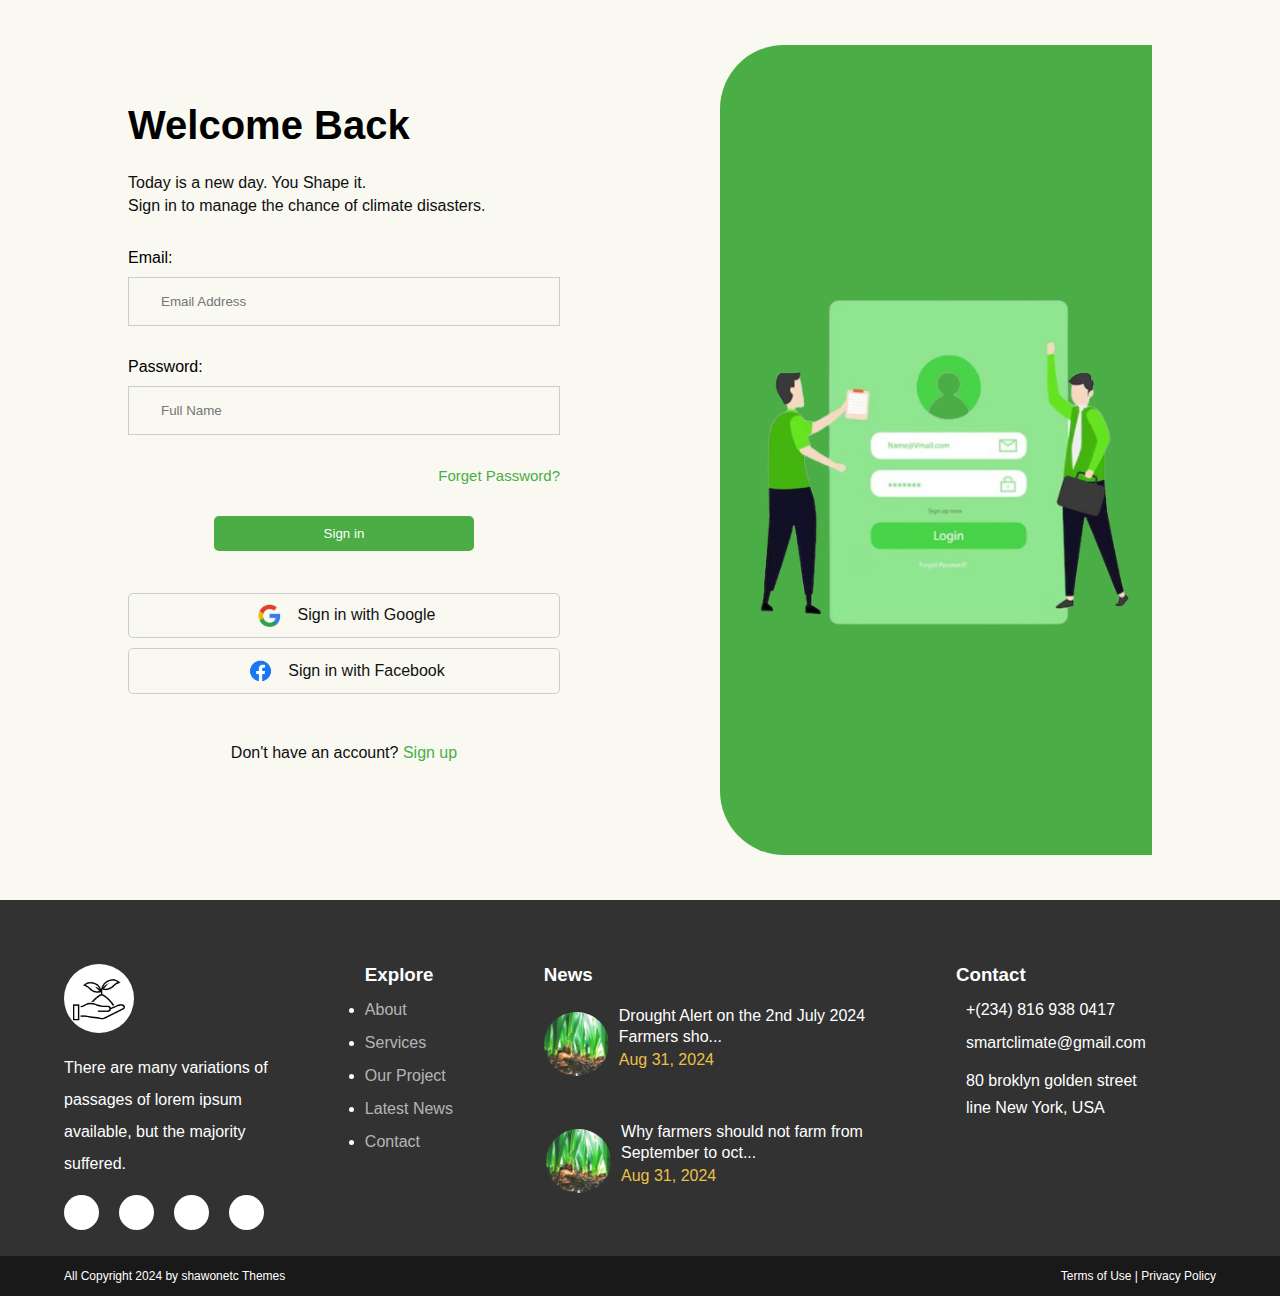
==== sign-in.html @ b20e149a "Add files via upload" ====
<!DOCTYPE html>
<html lang="en">

<head>
    <meta charset="UTF-8">
    <meta name="viewport" content="width=device-width, initial-scale=1.0">
    <title>Smart Climate - Sign-in Page</title>
    <link rel="icon" type="image/png" href="images/fav-icon.png">
    <link rel="stylesheet" href="style.css">
    <link rel="stylesheet" href="media-query.css">
    <link rel="stylesheet" href="https://cdnjs.cloudflare.com/ajax/libs/font-awesome/6.6.0/css/all.min.css"
        integrity="sha512-Kc323vGBEqzTmouAECnVceyQqyqdsSiqLQISBL29aUW4U/M7pSPA/gEUZQqv1cwx4OnYxTxve5UMg5GT6L4JJg=="
        crossorigin="anonymous" referrerpolicy="no-referrer" />
</head>

<body>
    <div class="container signup-container" id="signin-container">
        <section class="signup">
            <h1 id="welcome-back">Welcome Back</h1>
            <p>Today is a new day. You Shape it. <br>
                Sign in to manage the chance of climate disasters.
            </p>
            <form action="">
                <label for="email">Email:</label>
                <div>
                    <i class="fa-regular fa-envelope"></i>
                    <input type="email" name="" id="" placeholder="Email Address" required>
                </div>
                <label for="password">Password:</label>
                <div>
                    <i class="fa-regular fa-user"></i>
                    <input type="text" placeholder="Full Name" required>
                </div>
                <a href="" class="forget-password">Forget Password?</a>
                <input type="submit" value="Sign in" class="main-btn">
            </form>
            <aside class="other-signin">
                <div>
                    <img src="images/DashBoard/google-logo-signup.png" alt="">
                    <a href="">Sign in with Google</a>
                </div>
                <div>
                    <img src="images/DashBoard/facebook-png.png" alt="">
                    <a href="">Sign in with Facebook</a>
                </div>
            </aside>
            <p class="create-acc">Don't have an account?<a href="sign-up.html" class="green"> Sign up</a></p>
        </section>
        <section class="img-cont">
            <img src="images/DashBoard/login.png" alt="">
        </section>
    </div>
    <footer>
        <div>
            <img src="images/fav-icon.png" alt="">
            <p class="remove-550">There are many variations of <br> passages of lorem ipsum <br> available, but the
                majority <br> suffered.</p>
            </p>
            <div class="socials">
                <div>
                    <a href=""><i class="fa-brands fa-twitter"></i></a>
                </div>
                <div>
                    <a href=""><i class="fa-brands fa-facebook"></i></a>
                </div>
                <div>
                    <a href=""><i class="fa-brands fa-pinterest-p"></i></a>
                </div>
                <div>
                    <a href=""><i class="fa-brands fa-instagram"></i></a>
                </div>
            </div>
        </div>
        <div class="remove-770">
            <h3 id="heading-3">Explore</h3>
            <ul>
                <li><a href="about.html">About</a></li>
                <li><a href="service.html">Services</a></li>
                <li><a href="projects.html">Our Project</a></li>
                <li><a href="news.html">Latest News</a></li>
                <li><a href="contact.html">Contact</a></li>
            </ul>
        </div>
        <div class="remove">
            <h3 id="heading-3">News</h3>
            <div class="news">
                <div class="new">
                    <img src="images/Rectangle 23.png" alt="">
                    <div>
                        <p>Drought Alert on the 2nd July 2024 <br>
                            Farmers sho... </p>
                        <p class="color-yellow" id="date">Aug 31, 2024</p>
                    </div>
                </div>
                <div class="new">
                    <img src="images/Rectangle 23.png" alt="">
                    <div>
                        <p class="remove">Why farmers should not farm from <br>
                            September to oct...</p>
                        <p class="color-yellow" id=" date">Aug 31, 2024</p>
                    </div>
                </div>
            </div>
        </div>
        <div class="contact-det">
            <h3 id="heading-3">Contact</h3>
            <ul class="contacts">
                <li>
                    <i class="fa-solid fa-phone"></i>
                    <p>+(234) 816 938 0417</p>
                </li>
                <li>
                    <i class="fa-solid fa-envelope"></i>
                    <p>smartclimate@gmail.com</p>
                </li>
                <li>
                    <i class="fa-solid fa-location-dot"></i>
                    <p>80 broklyn golden street line New York, USA</p>
                </li>
            </ul>
        </div>
    </footer>
    <div class="last-footer">
        <p><i class="fa-regular fa-copyright"></i> All Copyright 2024 by shawonetc Themes</p>
        <p>Terms of Use | Privacy Policy</p>
    </div>

    <script src="script.js"></script>
</body>

</html>
---- style.css ----
:root{
    --color-green:#4BAD46;
    --color-yellow:#E9C14A;
    --background-color: #F9F9F1;
    --color-black:#121212;
    --footer-color:#323232;
    --dark-brown:#1a1919;
    --text-color:#0f0f0f;
}
p{
    color: var(--text-color);
}
*{
    margin: 0;
    padding: 0;
    box-sizing: border-box;
    font-family: Arial, Helvetica, sans-serif;
}

body{
    background-color: var(--background-color);
}

/* DEFAULT CSS */
img{
    cursor: pointer;
}

a{
    text-decoration: none;
    color: var(--color-black);
    font-size: 16px;
}

.container{
    padding: 2% 6%;
}
.main-btn{
    padding: 10px 1rem;
    color: white;
    background-color: var(--color-green);
    border-radius: 5px;
}

.color-yellow{
    color: var(--color-yellow);
}
.no-display{
  display: flex;
}
/* MAIN CSS START */
header{
    display: flex;
    height: 100%;
    align-items: center;
    justify-content: space-between;
}

#header{
    padding: 1% 6%;
}
header .header-left img{
    width: 14rem;
}

header .header-middle{
    display: flex;
    align-items: center;
    justify-content: space-between;
}

header .header-middle a{
    margin: 0 2rem;
    padding-bottom: 2px ;
}

header .header-middle a::after{
    content: "";
    width: 0%;
    background-color: var(--color-green);
    height: 2.5px;
    display: block;
    margin: auto;
    margin-top: 2px;
    border-radius: 10px;
}

header .header-middle a:hover::after{
    width: 100%;
    transition: 0.5s;
}

/*  */
.header{
    background: url(images/Banner.png);
    background-size: cover;
    background-position: center;
    background-repeat: no-repeat;
    height: 70vh;
    display: flex;
    flex-direction: column;
    justify-content: center;
    align-items: start;
    color: white;
}
.scroll{
    background-color: var(--color-green);
    margin-bottom: 3rem;
    padding: 0rem;
    overflow: hidden;
}
.scroll p{
    color: white;
    font-size: 2.5rem;
    white-space: nowrap;
    animation: anim 100s linear infinite;
    font-family: "Manrope", sans-serif;
    display: flex;
    align-items: center;
    -webkit-text-stroke: 0.5px #fff;
    color: transparent;

}

@keyframes anim {
    0%{transform: translateX(0);}
    100%{transform: translateX(-250%);}
}

.scroll span{
    margin: 0px 20px;
}
.scroll span img{
    width: 30px;

}

/* VIDEO START*/
.video{
    display: flex;
    align-items: center;
    justify-content: center;
    text-align: center;
    position: relative;
    height: 50vh;
    overflow: hidden;
    margin-bottom: 4rem;
    border-radius: 10px;
    background: linear-gradient(black, black);
}
.video h1{
    font-size: 4rem;
    color: white;
    position: absolute;
}

.back-video {
    /* position: absolute; */
    width: 100%;

}
/* VIDEO END */
.header p{
    color: white;
}
.header h1{
    font-size: 5rem;
    line-height: 5.5rem;
    font-family: "Covered By Your Grace", cursive;
    font-weight: 500;
}
.header h1 span{
    font-family: "Covered By Your Grace", cursive;

}
.header p:nth-child(1){
    text-transform: uppercase;
}
.header p {
    width: 60%;
    margin-bottom: 1.5rem;
    margin-top: 1rem;
    line-height: 1.5rem;
}
/* .header::after{
    width: 100;
} */

.signup-cta{
    margin-left: 15px;
    display: none;
}
/* SIDEBAR */
.side-bar{
    display: none;
  }


  .fa-bars{
    font-size: 1.45rem;
    display: none;
    visibility: hidden;
    position: absolute;
    color: var(--color-green);
  }

  
/* MAIN START */
main .about-us{
    display: flex;
    gap: 10rem;
    align-items: center;
    justify-content: space-between;
    margin-bottom: 6rem;
}

main .about-us img{
    width: 600px;
    height: 450px;
    border-radius: 5px;
    object-fit: cover;
}

main .about-us div:nth-child(1){
    flex-basis: 50%;
}

main .about-us div h2{
    margin-bottom: 1rem;
    text-align: start;
    font-size: 2rem;
}

main .about-us div a{
    margin-top: 1.5rem;
    display: inline-block;
}

main .climate-advisor h2{
    text-align: center;
    line-height: 2.5rem;
    font-size: 2rem;
    margin-bottom: 2rem;

}

main .img-grid{
    display: flex;
    align-items: center;
    justify-content: space-between;
}
main .img-grid div{
    display: flex;
    flex-direction: column;
    position: relative;
    gap: 2rem;
}

main .img-grid div img{
    width: 300px;
    height: 300px;
    border-radius: 5px;
    margin-bottom: 14rem;
    object-fit: cover;
}

main .middle{
    border-radius: 5px;
    position: absolute;
    display: block;
    max-width: 200px;
    max-height: 150px;
    inset: 0px;
    margin: auto;
    margin-top: 14rem;
}

.prediction{
    display: flex;
    gap: 6rem;
}

.prediction div{
    display: flex;
    align-items: center;
    background-color: white;
    border-radius: 10px;
    padding: 1rem 0;
    box-shadow: 0px 5px 10px 0px rgba(0, 0, 0, 0.2);
    margin-top: 2rem;
    flex-basis: 50%;
}
.prediction div i{
    display: block;
    padding-left: 20px;
    margin-right: 10px;
    color: var(--color-green);
    font-size: 1.5rem;
}
.loadbar1{
    margin-bottom: 1.5rem;
}

.loadbar1 span{
    display: flex;
    width: 100%;
    justify-content: space-between;
    padding-right:1rem;
    margin-top: 1.5rem;
    margin-bottom: 10px ;
}

.loadbar1 .full{
    width: 100%;
    height: 10px;
    background-color: var(--color-black);
    border-radius: 10px;
}
.loadbar1 .percentage{
    width: 90%;
    height: 10px;
    background-color: var(--color-green);
    border-radius: 10px; 
}
.loadbar1 .eighty{
    width: 80%;
}
#img-circle{
    width: 450px;
    height: 450px;
    border-radius: 50%;
    object-fit: fill;
}

/* Explore Project */
.explore-project h2{
    text-align: center;
    font-size: 2rem;
}
.explore-project div{
    display: flex;
    gap: 2rem;
    justify-content: space-between;
    margin-top: 1.5rem;
}
.explore-project img{
    border-radius: 10px;
    width: 30%;
    object-fit: cover;
    margin-bottom: 5rem;
}

/* TESTIMONIAL */
.testimonials h2{
    text-align: center;
    font-size: 2rem;
    margin-bottom: 3rem;
}

.testimonials .testimonial{
    display: flex;
    gap: 2rem;
    margin-bottom: 2rem;
}

.testimonials .testimonial .content{
    display: flex;
    flex-direction: column;
    justify-content: space-between;
    border: 2px solid #ccc;
    border-radius: 5px;
    position: relative;
    padding: 20px;
    padding-top: 40px;
    height: 300px;
    flex-basis: 40%;
}

.testimonials .testimonial .content::before{
content: '\201c';
text-align: center;
top: -25px;
left: 30px;
position: absolute;
color: white;
font-size: 3.5rem;
background-color: var(--color-green);
width: 45px;
height: 45px;
border-radius: 50%;
}
.testimonials .testimonial .content .fa{
    color: var(--color-yellow);
}

.fa-regular{
    color: #303030;
}
.testimonial p{
    margin-top: 10px;
    line-height: 1.5rem;
}

.line{
    width: 100%;
    height: 0.5px;
    background-color: #ccc;
    border: 0;
    margin-bottom: 15px;
}
.testimonial .profile{
    display: flex;
    align-items: center;
}
.testimonial .profile img{
    width: 40px;
    border-radius: 50%;
    object-fit: cover;
    margin-right: 10px;
}
.testimonial .profile h3{
    font-size: 1rem;
}

.testimonial .profile p{
    margin: 0;
    color: #303030;
    font-size: 0.8rem;
}
/* MAIN END */

/* FOOTER START */
footer{
    background-color: #323232;
    padding:5% 0% 2% 5%;
    color: white;
    display: flex;
    gap: 5rem;
    justify-content: space-between;
}

footer p{
    color: white;
}
footer div:nth-child(1) p{
    margin-top: 15px;
    line-height: 2rem;
}

footer div:nth-child(1) h1{
    font-size: 2rem;

}

.socials{
    display: flex;
    margin-top: 15px;
}
.socials div{
    display: flex;
    justify-content: center;
    align-items: center;
    width: 35px;
    height: 35px;
    border-radius: 50%;
    background-color: white;
    margin: 0px 10px;

}
.socials div:nth-child(1){
    width: 35px;
}
.socials i{
    color: #1a1919;
}

.socials div:nth-child(1) {
    margin-left: 0;
    }

footer img{
    width: 70px;
    border-radius: 50%;
}
/* footer div #heading-3{
    line-height: 2rem;
    border-bottom: 2px solid var(--color-green);
} */


ul li{
    margin: 15px 0;
}

ul li a{
    color: rgba(255, 255, 255, 0.651);
}



.news div{
    display: flex;
    align-items: center;
    justify-content: center;
    margin-bottom:20px;
    margin-top: 10px;

}

.news div div{
    display: flex;
    flex-direction: column;
    justify-content: start;
    align-items: start;
}
.news .new div p{
    margin: 0;
    padding: 0;
    line-height: 1.3rem;
    margin-bottom: 2px;
}


.news div img{
    width: 65px;
    margin-right: 10px;
}
.contacts{
    list-style: none;
}
iframe{
    width: 100%;
    height: 100%;
}
.contacts li{
    display: flex;
    align-items: center;
}
.contacts p{
    margin-left: 10px;
    width: 60%;
}
.contacts li:nth-child(3){
    line-height: 1.7rem;

}

.last-footer{
    background-color: var(--dark-brown);
    color: white;
    padding: 1% 5%;
    display: flex;
    justify-content: space-between;
    font-size: 12px;
}
.last-footer i{
    color: white;
}
.last-footer p{
    color: white;
}

/* FOOTER END */



/* ABOUT US START */
.about{
    background: url(images/banner-2.png);
    background-position: center;
    background-size: cover;
    height: 30vh;
    display: flex;
    align-items: center;
    justify-content: center;
    margin-bottom: 3rem;
}
.about h1{
text-align: center;
font-size: 4rem;
color: white;
}
main #client{
    margin-bottom:5rem;
}

#header2{
    font-size: 2.5rem;
}

#about-us-testimonial ul li{
    font-size: 1.2rem;
    margin-left: 2rem;
}
.what-we-offer{
    height: 400px;
    border-radius: 10px;
}
/* ABOUT US END */



/* OUR SERVICE START */

.predictions{
    display: flex;
    justify-content: space-between;
    align-items: center;
    gap: 2rem;
}

.predictions img{
    width: 360px;
    height: 300px;
    border-radius: 5px;
    margin-bottom: 5rem;
    object-fit: cover;
}
.predictions div h2{
    font-size: 1.5rem;
    padding-bottom: 1rem;
    text-align: center;
    width: 100%;
    background-color: white;
    font-weight: 500;
    padding-top: 1rem;
}

.numbers{
    display: flex;
    justify-content: space-between;
    align-items: center;
    margin-bottom: 5rem;
    text-align: center;
}
.numbers h1{
    font-size: 2.5rem;
    margin-bottom: 0.4rem;
}
/* OUR SERVICE END */


/* OUR PROJECT START */
.our-projects{
    display: grid;
    grid-template-columns: 1fr 1fr 1fr 1fr;
    gap: 2rem;
    margin-bottom: 4rem;
}
.our-projects .project{
    background: linear-gradient(rgba(65, 64, 64, 0.027), rgba(32, 32, 32, 0.699)), url(images//e1.png);
    background-position: cover;
    background-size: cover;
    height: 22rem;
    border-radius: 10px;
    display: flex;
    align-items: end;
    padding: 20px;
}
.our-projects .project:nth-child(2){
    background: linear-gradient(rgba(65, 64, 64, 0.027), rgba(32, 32, 32, 0.699)), url(images/18.jpg);
}
.our-projects .project:nth-child(3){
    background: linear-gradient(rgba(65, 64, 64, 0.027), rgba(32, 32, 32, 0.699)), url(images/c.jpg);
}
.our-projects .project:nth-child(4){
    background: linear-gradient(rgba(65, 64, 64, 0.027), rgba(32, 32, 32, 0.699)), url(images/V1\(i\).jpg);
}
.our-projects .project:nth-child(5){
    background: linear-gradient(rgba(65, 64, 64, 0.027), rgba(32, 32, 32, 0.699)), url(images/green-plant.jpg);
}
.our-projects .project:nth-child(6){
    background: linear-gradient(rgba(65, 64, 64, 0.027), rgba(32, 32, 32, 0.699)), url(images/prediction.png);
}
.our-projects .project:nth-child(7){
    background: linear-gradient(rgba(65, 64, 64, 0.027), rgba(32, 32, 32, 0.699)), url(images/c.jpg);
    background-repeat: no-repeat;
    background-size: cover;
}
.our-projects .project:nth-child(8){
    background: linear-gradient(rgba(65, 64, 64, 0.027), rgba(32, 32, 32, 0.699)), url(images/7.jpg);
}

.our-projects p{
    color: white;
    font-size: 1.2rem;
}
/* OUR PROJECT END */


/* NEWS START */
.news-box{
    display: flex;
    gap: 3rem;
    margin-bottom: 3rem;
}

.news-box .news{
    flex-basis: 80%;
}
.news-box .news section .img-box{
    background-image: linear-gradient(rgba(0, 0, 0, 0.201),rgba(0, 0, 0, 0.291)), url(images/V3\(iii\).jpg);

    height: 60vh;
    background-repeat: no-repeat;
    background-size: cover;
    background-position: center;
    display: flex;
    align-items: end;
    justify-content: start;
    padding: 1.5rem;
    margin-bottom: 2rem;
    border-radius: 5px;
}

.news-box .news .user{
    display: flex;
    align-items: start;
    justify-content: start;
}
.news-box .news .user aside{
    display: flex;
    margin-right: 1rem;
    font-size: 14px;
    align-items: center;

}

.news-box .news .user aside i{
color: var(--color-yellow);
margin-right: 0.4rem;
}
.news-box .news .success-stories{
    display: flex;
    flex-direction: column;
    justify-content: start;
    align-items: start;
    width: 90%;
}
#larger-width{
    width: 100%;
}
.news-box .news .success-stories h2{
    font-size: 1.4rem;
    margin-bottom: 0.5rem;
}
.news-box .news .success-stories a{
    color: var(--color-green);
    margin-top: 1.5rem;
    font-size: 14px;
}

.news-box .news .line {
margin-bottom: 2rem;
}

/* CATEGORES */
.news-box .news-category{
    height: fit-content;
    flex-basis: 20%;
    border: 1px solid #ccc;
    border-radius: 5px;
    padding: 2rem;
}

.news-box .news-category ul{
    list-style: none;
    margin-bottom: 3rem;
}
.news-box .news-category a{
    color: black;
    text-decoration: underline;
    cursor: pointer;
}
.news-box .news-category a:active{
    color: var(--color-green);
}

.news-box .news-category section{
    margin-left: 2rem;
}

.news-box .news-category section div{
    margin: 0.5rem 0px;
}

.news-box .news-category aside{
    display: flex;
}
.news-box .news-category aside i{
    margin-inline-end: 0.5rem;
    color: var(--color-yellow);
}
.news-box .news-category p{
    font-size: 14px;
}
/* NEWS END */


/* CONTACT US START */
.contact-info{
    display: flex;
    justify-content: space-between;
    gap: 2rem;
    margin-bottom: 5rem;
}
.contact-info div{
    flex-basis: 33.33%;
    height: 230px;
    background-color: var(--color-yellow);
    border-radius: 5px;
    padding: 4rem 8rem 2rem 3rem;
    color: white;
}

.contact-info div:nth-child(1){
    background-color: #73E46D;
}

.contact-info div:nth-child(2){
    background-color: #C5CE38;
}
.contact-info p{
    margin-top: 1.3rem;
    line-height: 1.5rem;
    color: white;
}
.contact-details{
    display: flex;
    margin-bottom: 3rem;
}
.contact-details .map{
    height: 60vh;
    flex-basis: 40%;
    background-color: white;
}
.contact-details .mail{
    height: 60vh;
    flex-basis: 60%;
    background-color: white;
    display: flex;
    flex-direction: column;
    box-shadow: 0px 10px 10px 0px rgba(0, 0, 0, 0.2);
    border-top-right-radius: 10px;
    border-bottom-right-radius: 10px;
    padding: 3rem ;
}
.main h1{
    font-size: 8rem;
}
form div{
    display: flex;
    justify-content: space-between;
}
.contact-details input{
    outline: none;
    margin-top: 1.3rem;
    width: 47%;
    padding: 10px;
}

.contact-details textarea{
    width: 100%;
    outline: none;
    margin-top: 0.5rem;
    padding: 20px;
    font-size: 1rem;
}

form button{
    background-color: var(--color-green);
    border: 0;
    border-radius: 5px;
    padding: 10px 10px;
    color: white;
    margin-top: 20px;
}

/* CONTACT US END */


/* SIGN UP START  */
.signup-container{
    display: flex;
    gap: 10rem;
    height: 100vh;
    align-items: center;
    padding: 2% 10%;
}
.signup{
    flex-basis: 50%;
    height: 80vh;
    display: flex;
    flex-direction: column;
    justify-content: center;
}

.signup h1{
    font-size: 2.5rem;
    margin-bottom: 5rem;
}
.signup p{
    margin-bottom: 2rem;
    line-height: 1.4rem;
}
.signup form div{
    display: flex;
    border: 1px solid #ccc;
    align-items: center;
    justify-content: center;
    padding-left: 1rem;
    margin-bottom: 2rem;
}
.signup form{
    display: flex;
    flex-direction: column;
    width: 100%;
}
.signup form div input{
    width: 100%;
    border: 0;
    outline: 0;
    padding: 1rem;
    background-color: transparent;
    border-radius: 5px;
}
.signup form div i{
    color: var(--color-green);
}
.signup .main-btn{
    border: 0;
    width: 60%;
    margin-left: auto;
    margin-right: auto;
}
.img-cont{
    flex-basis: 50%;
    background-color: var(--color-green);
    border-top-left-radius: 4rem;
    border-bottom-left-radius: 4rem;
    display: flex;
    align-items: center;
    justify-content: center;
    height: 90vh;
}
.img-cont img{
    width: 100%;
}
/* SIGN UP END  */

/* SIGN IN START */
.other-signin{
    margin-top: 2rem;

}
aside div{
    display: flex;
    align-items: center;
    justify-content: center;
    border-radius: 5px;
    border: 1px solid #ccc;
    padding: 10px;
    margin-top: 10px;
}

#welcome-back{
    margin-bottom: 1.5rem;
}
aside div img{
    width: 35px;
    margin-right: 10px;
}

.signup .create-acc{
    align-self: center;
    margin-top: 3rem;
}
.signup .create-acc .green{
    color: var(--color-green);

}
form a{
    font-size: 15px;
    margin-left: auto;
    margin-bottom: 2rem;
    color: var(--color-green);
}
form label{
    margin-bottom: 10px;
}
/* SIGN IN END */


/* DASHBOARD START */
/* .dashboard-body header{
    display: none;
} */
.DashBoard{
    display: grid;
    height: 100vh;
    grid-template-columns:repeat(10,1fr);
    grid-template-rows: repeat(10,1fr);
    gap: 20px;
    padding: 2%;
    background-color: #dddddd8c;

}

.DashBoard div{
    border-radius: 5px;
}


.DashBoard div:nth-child(1){
background-color: #F9F9F1;
grid-row: 1/11;
grid-column: 1/3;
padding: 1.4rem;
display: flex;
flex-direction: column;
justify-content: space-between;
}
.top h1{
font-size: 2rem;
margin-bottom: 1.5rem;
}
.top div{
    display: flex;
    align-items: center;
    padding: 0.5rem 10px;
    margin: 1rem 0px;
    font-size:1.3rem;
   color: #909090;
}
.top div:hover{
    background-color: var(--color-green);
    color: white;
}
.DashBoard #change{
    display: flex;
    flex-direction: row;
    justify-content: start;
    padding: 0.5rem 10px;
    margin: 1rem 0px;
    font-size:1.3rem;
}
.DashBoard #change:hover{
    background-color: var(--color-green);
}
.top div p{
    color: #909090;
}
.top div:hover p{
    color: white;
}
.top div i{
    margin-right: 15px;
    font-size: 1.2rem;
}


.DashBoard .bottom img{
   width: 50px;
   border-radius: 50%;
   object-fit: cover;
}
.DashBoard .bottom segment{
    display: flex;
    gap: 1.5rem;
    align-items: center;
}
.DashBoard .bottom segment div p:nth-child(2){
font-size: 14px;
margin-top: 5px;

}


.DashBoard div:nth-child(2){
grid-column: 3/11;
grid-row: 1/3;
}

.DashBoard div:nth-child(3){
grid-column: 3/9;
grid-row: 3/7;
}

.DashBoard div:nth-child(3) img , .DashBoard div:nth-child(2) img ,.DashBoard div:nth-child(5) img{
    width: 100%;
    height: 100%;
}

.DashBoard div:nth-child(4){
background-color: #F9F9F1;
grid-row: 3/7;
grid-column: 9/11;
padding: 1.2rem;
font-size: 14px;
display: flex;
flex-direction: column;
justify-content: space-between;
}

.DashBoard div:nth-child(5){
grid-column: 3/9;
grid-row: 7/11;
}

.DashBoard div:nth-child(4) section{
    display: flex;
    justify-content: space-between;
    margin: 15px 0px ;
}
.DashBoard div:nth-child(6){
background-color: #F9F9F1;
grid-column: 9/11;
grid-row: 7/11;
padding: 1.2rem;
display: flex;
flex-direction: column;
align-items: center;
justify-content: space-around;
}
.DashBoard div:nth-child(6) img{
    width: 100%;
}
.DashBoard div .big-size{
    font-size: 1.5rem;
    margin-right: auto;
    color: #323231;
}
/* DASHBOARD END */
---- media-query.css ----
/*-------------------------For small screen devices----------------------*/
@media only screen and (max-width:1440px) {
    .header h1 {
      font-size: 4.2rem;
      color: var(--color-white);
      width: 83%;
      margin-bottom: -10px;
      line-height:4.5rem ;
  }

  main .img-grid div img {
    width: 250px;
    height: 300px;
    border-radius: 5px;
    margin-bottom: 14rem;
    object-fit: cover;
}
main .middle{
    border-radius: 5px;
    position: absolute;
    display: block;
    max-width: 150px;
    max-height: 100px;
    inset: 0px;
    margin: auto;
    margin-top: 15rem;
}

.no-display{
    display: none;
}
 
.prediction div {
  padding-right: 2rem;
}
main .about-us {
  display: flex;
  gap: 4rem;
  align-items: center;
  justify-content: space-between;
  margin-bottom: 6rem;
}
main .about-us div {
  flex-basis: 50%;
}
main #about-us div{
  flex-basis: 40%;
}
main .about-us img {
  width: 100%;
  flex-basis: 40%;
  height: 430px;
  border-radius: 5px;
  object-fit: cover;
}

.predictions div{
  flex-basis: 33.333%;
}
.predictions img {
  width: 100%;
}
#header2 {
  font-size: 2.4rem;
}
  }
  
  
  @media only screen and (max-width:1190px) {
    .about h1 {
      font-size: 3.5rem;
  }
    .header h1 {
      font-size: 3.5rem;
      line-height: 4rem;
      color: var(--color-white);
      width: 85%;
      margin-bottom: -10px;
  }
  
  main .about-us div a {
    margin-top: 0.7rem;
    display: inline-block;
}
.remove{
  display: none;
}

main .about-us img {
  height: 400px;
}
  main .img-grid div img {
    width: 220px;
    height: 260px;
    border-radius: 5px;
    margin-bottom: 14rem;
    object-fit: cover;
}
main .middle{
  margin-top: 13rem;
}
#img-circle {
  width: 400px;
  height: 400px;
  border-radius: 50%;
  object-fit: cover;
}

.testimonials .testimonial .content:nth-child(4) {
  display: none;
}
.contact-info div {
padding-right: 5rem;
padding-top: 3rem;
}
.contact-info p{
  margin-top: 10px;
}

main .about-us{
  gap: 2.2rem;
}
main .about-us img {
  height: 350px;
}

main .img-grid div:nth-child(3){
  display: none;
}
main .img-grid div img {
  width: 220px;
  height: 260px;
  border-radius: 5px;
  margin-bottom: 14rem;
  object-fit: cover;
}


/* NEWS START */
.news-box .news {
  flex-basis: 70%;
}
.news-box .news section .img-box {
  background-image: linear-gradient(rgba(0, 0, 0, 0.201),rgba(0, 0, 0, 0.291)), url(images/V3\(iii\).jpg);
  height: 50vh;

}
.news-box .news-category {
  height: fit-content;
  flex-basis: 30%;
  border: 1px solid #ccc;
  border-radius: 5px;
  padding: 1rem 0rem;
}
/* NEWS END */

/* SIGN UP AND SIGN IN START */
.img-cont{
  flex-basis: 60%;
}
.signup .main-btn {
  width: 100%;
}
/* SIGN UP AND SIGN IN END */
  }
  
  
  @media only screen and (max-width:1085px){
    .header h1 {
      font-size: 3.1rem;
  }
  .signup-cta{
    display: inline-block;
  }
  .header-right{
    display: none;
  }
  header .header-middle a {
    margin: 0 1.2rem;
}

header .header-middle a:last-child{
  margin-right: 0px;
}

main .img-grid div img {
  margin-bottom: 8rem;
}

.prediction div{
  padding-right: 0px;
  justify-content: center;
}
main .about-us div h2 {
  font-size: 1.7rem;
}
main .percent{
  display: flex;
  align-items: center;
  margin-bottom: 2.5rem;
}
main .percent div {
  flex-basis: 90%;
}
.testimonials .testimonial .content {
  display: flex;
  flex-direction: column;
  justify-content: space-between;
  border: 2px solid #ccc;
  border-radius: 5px;
  position: relative;
  padding: 20px;
  padding-top: 25px;
  height: 300px;
  flex-basis: 40%;
}
.news div {
  display: flex;
  align-items: center;
  justify-content: center;
  margin-bottom: 0px;
  margin-top: 10px;
}
#header2 {
  font-size: 1.8rem;
}
.predictions div h2 {
  font-size: 1.4rem;
}
.predictions img {
  width: 100%;
  height: 250px;
  }

  .our-projects .project {
    height: 280px;
}
.contact-info div {
  /* width: 0; */
  padding: 2.5rem;
}

/* SIGNIN AND SIGN UP START */
.signup-container {
  gap: 5rem;
  padding: 2% 5%;
  }
  
    .signup{
      flex-basis: 50%;
  
    }
    .img-cont{
      flex-basis: 50%;
    }
/* SIGNIN AND SIGN UP END */


/* DASHBOARD START */
.DashBoard div:nth-child(1) {
  grid-row: 1/11;
  grid-column: 1/4;
}
.DashBoard div:nth-child(2) {
  grid-column: 4/11;
  grid-row: 1/3;
}
.DashBoard div:nth-child(3) {
  grid-column: 4/9;
  grid-row: 3/7;
}
.DashBoard div:nth-child(5) {
  grid-column: 4/9;
  grid-row: 7/11;
}
/* DASHBOARD END */
} 
  

  @media only screen and (max-width:860px) {
  .remove-860{
    display: none;
  }
  main .percent{
    display: flex;
    align-items: center;
    justify-content: center;
    margin-bottom: 2.5rem;
  }
  main #about-us div {
    flex-basis: 100%;
}
    /* SIDEBAR MEDIA QUERY CSS */
    .header{
      min-height: 50vh;
    }
    #small-height{
      min-height: 38vh;
    }
    .side-bar{
      width: 25rem;
      height: 100vh;
      box-shadow: 10px 0 10px rgba(0, 0, 0, 0.1);
      display: flex;
      flex-direction: column;
      justify-content: space-between;
      position: fixed;
      top: 0;
      background-color: white;
      padding: 1rem 0%;
      overflow: clip;
      transform: translate(-100%);
      transition: 1s;
      padding-bottom: 5%;
  }
  .show-sideBar{
      transform: translate(0);
  }

  
  
  .sideBar-top{
      display: flex;
      flex-direction: column;
      align-items: start;
      justify-content: space-between;
  }
  
  .close-icon{
      display: flex;
      align-items: center;
      justify-content: space-between;
      width: 100%;
      margin-bottom: 3rem;
      padding: 0 5%;
  }
  
  .close-icon .logo-side{
    width: 220px;
  }
  
  .closeIcon{
      transform: scale(1.6);
      transition: .5s;
      color: var(--color-green);
  }
  
  .closeIcon:hover{
      transform: scale(1.59) rotate(45deg);
  }
  
  
  .sideBar-top ul{
      list-style: none;
  }
  
  .sideBar-top ul li{
      padding: 1rem 0;
      display: flex;
      align-items: center;
      font-size: 1.6rem;
      cursor: pointer;
      padding-left: 5%;
      width: 100vw;
  }
  .side-bar ul li a{
    color: black;
    font-size: 1.5rem;
  }
  
  .sideBar-top ul li:hover{
      background-color:#4bad46e7;
      width: 100vw;
  }
  
  .sideBar-Bottom{
      display: flex;
      justify-content: center;
      align-items: center;
      padding: 0 5%;
      margin-bottom: 1.5rem;
  }
  
  .sideBar-Bottom i{
      font-size: 1.6rem;
      margin: 0 8px;
  }
  
  .sideBar-Bottom a{
    color: var(--color-green);
  }
  /* SIDEBAR END */
  
  

  /* DASHBOARD SIDEBAR START */
  #dashboard-sidebar .close-icon {
    display: flex;
    align-items: center;
    justify-content: space-between;
    width: 100%;
    margin-bottom: 1rem;
    padding: 0;
}
  #dashboard-sidebar div:nth-child(1){
    display: flex;
    flex-direction: column;
    justify-content: space-between;
    }
    #dashboard-sidebar{
      padding: 30px;
    }
    .dashboard-body .sideBar-top  h1{
    font-size: 2rem;
    margin-bottom: 1.5rem;
    }
    .dashboard-body .sideBar-top div{
        display: flex;
        align-items: center;
        padding: 0.5rem 10px;
        margin: 1rem 0px;
        font-size:1.3rem;
       color: #909090;
       width: 100%;
    }
    .dashboard-body .sideBar-top div:hover{
        background-color: var(--color-green);
        color: white;
    }
    #dashboard-sidebar #change{
        display: flex;
        flex-direction: row;
        justify-content: start;
        padding: 0.5rem 10px;
        margin: 1rem 0px;
        font-size:1.3rem;
    }
    #dashboard-sidebar #change:hover{
        background-color: var(--color-green);
    }
    .dashboard-body .sideBar-top div p{
        color: #909090;
    }
    .dashboard-body .sideBar-top div:hover p{
        color: white;
    }
    .dashboard-body .sideBar-top div i{
        margin-right: 15px;
        font-size: 1.2rem;
    }
    
    #dashboard-sidebar .sideBar-Bottom {
      display: flex;
      flex-direction: column;
      justify-content: center;
      align-items: start;
      padding: 0 5%;
      margin-bottom: 1.5rem;
  }
    
    #dashboard-sidebar .sideBar-Bottom img{
       width: 50px;
       border-radius: 50%;
       object-fit: cover;
    }
    #dashboard-sidebar .sideBar-Bottom segment{
        display: flex;
        gap: 1.5rem;
        align-items: center;
    }
    #dashboard-sidebar .sideBar-Bottom segment div p:nth-child(2){
    font-size: 14px;
    margin-top: 5px;
    
    }
  
  /* DASHBOARD SIDEBAR END */
  .header h1 {
    font-size: 3rem;
    line-height: 3.5rem;
    width: 100%;
  }
  
  .header-middle a, .header-right a{
    display: none;
  }
  
  .fa-bars{
    visibility: visible;
    display: block;
    right: 5%;
    top:20px;
  }
  .testimonials .testimonial {
    display: flex;
    gap: 1rem;
    margin-bottom: 2rem;
}
.testimonials .testimonial .content {
  display: flex;
  flex-direction: column;
  justify-content: space-between;
  border: 2px solid #ccc;
  border-radius: 5px;
  position: relative;
  padding: 15px;
  padding-top: 25px;
  height: 300px;
  flex-basis: 50%;
}
main .climate-advisor h2 {
  margin-bottom:  1rem;
}

/* ABOUT US */
#header2 {
  font-size: 1.65rem;
}

/* SERVICE */
.predictions img {
  width: 100%;
  height: 250px;
}
.predictions div h2 {
  font-size: 1.2rem;
}

/* OUR PROJECT */
.our-projects .project {
  height: 230px;
}
.our-projects .project p{
  font-size: 1rem;
  line-height: 1.4rem;
}
/* CONTACT US */
.contact-info {
  gap: 1.3rem;
}
.contact-info div{
  padding: 2rem;
  display: flex;
  flex-direction: column;
  align-items: center;
  justify-content: center;
}

.contact-details .mail {
  padding: 1.8rem;
}

form div {
  display: flex;
  justify-content: space-between;
  flex-direction: column;
}
.contact-details input {
  margin-top: 1.3rem;
  width: 100%;
}

.contact-details textarea {
  width: 100%;
  outline: none;
  margin-top: 0.5rem;
  padding: 10px;
  font-size: 1rem;
}

footer .contact-det{
  width: 40%;
}
/* NEWS START */
.news-box {
  display: flex;
  flex-direction: column;
  gap: 1rem;
  margin-bottom: 3rem;
}

.news-box .news section .img-box {
  height: 40vh;
  margin-bottom: 1rem;
}

.news-box .news .line{
  margin-top: 1rem;
}

.news-box .news {
  height: 100vh;
  flex-basis: 100%;
}
.news-box .news-category {
  height: 100vh;
  flex-basis: 100%;
}
.news-box .news-category {
  display: flex;
  justify-content: space-between;
  gap: 1rem;
  padding: 1rem 1.5rem;
}
.news-box .news-category section {
  margin-left: 0px;
}
.news-box .news-category ul {
  margin-bottom: 0rem;
}
.news-box .news-category section div{
  margin-bottom: 1rem;
}
/* NEWS END */


/* SIGNIN AND SIGN UP PAGE START */
.signup form div{
  display: flex;
  flex-direction: row;
}
/* SIGNIN AND SIGN UP PAGE END */

/* DASHBOARD START */
.DashBoard div:nth-child(1) {
  display: none;
}
.DashBoard div:nth-child(2) {
  grid-column: 1/11;
  grid-row: 1/3;
}
.DashBoard div:nth-child(3) {
  grid-column: 1/8;
  grid-row: 3/7;
}
.DashBoard div:nth-child(5) {
  grid-column: 1/8;
  grid-row: 7/11;
}
.DashBoard div:nth-child(4) {
  grid-row: 3/7;
  grid-column: 8/11;
}
.DashBoard div:nth-child(6) {
  grid-column: 8/11;
  grid-row: 7/11;
}
/* DASHBOARD END */

.video {
  height: 40vh;
}
.video h1{
  font-size: 3.5rem;
}
  }
  
  
  @media only screen and (max-width:770px) {
    .header h1 {
      font-size: 2.5rem;
      line-height: 3.2rem;
      margin-top: 0rem;
      width: 90%;
  }
  main .img-grid {
    display: grid;
    grid-template-columns: 1fr 1fr;
    gap: 2rem;
    margin-bottom: 4rem;
}

  main .img-grid div:nth-child(3) {
    display: block;
}
main .img-grid div img {
  width: 100%;
  height: 300px;
  border-radius: 5px;
  margin-bottom: 3rem;
  object-fit: cover;
}
main .middle{
  margin-top: 15rem;
}

#header2 {
  font-size: 1.4rem;
}
#about-us-testimonial ul li {
  font-size: 1.1rem;
  margin-left: 2rem;
}

main .about-us div .offer{
  font-size: 1.3rem;
}
.remove-770{
  display: none;
}
main .about-us img {
  height: 300px;
}
.header p {
  width: 70%;
}
.explore-project div {
  gap: 1rem;
}
.explore-project img {
  width: 32%;
  height: 250px;
}
#about-us-testimonial ul li:last-child {
  display: none;
}

/* SERVICES */
.predictions {
  display: flex;
  justify-content: center;
  align-items: center;
  gap: 1.5rem;
  flex-wrap: wrap;
}
.predictions div{
  flex-basis: 45%;
}
.predictions div:last-child {
display: none;
}

/* PROJECTS */
.our-projects {
  display: grid;
  grid-template-columns: 1fr 1fr 1fr;
  gap: 1rem;
  margin-bottom: 4rem;
}
.our-projects .project:nth-child(7), .our-projects .project:nth-child(8){
  display: none;
}

footer p{
  font-size: 0.9rem;
}

/* CONTACT US */
.contact-info div{
  padding: 20px;
}
.contact-info p {
font-size: 0.9rem;
}
.contact-info h2{
  font-size: 1.2rem;
}
.contact-details .mail p {
  display: none;
}
 
#welcome-back {
  margin-bottom: 1.5rem;
  font-size:2rem;
}
}


@media only screen and (max-width:670px) {
  .remove-670{
    display: none;
  }
.header {
  height: 50vh;
  margin-bottom: 0rem;
}
.scroll p {
  color: white;
  font-size: 2rem;
  white-space: nowrap;
  animation: anim 100s linear infinite;
  font-family: "Manrope", sans-serif;
  display: flex;
  align-items: center;
  -webkit-text-stroke: 0.5px #fff;
  color: transparent;
}
    .header h1 {
      font-size: 2.3rem;
      line-height: 2.8rem;
      margin-top: 0rem;
      width: 100%;
  }
  .header p:nth-child(1) {
   margin-bottom: 5px;
}
.header p{
  width: 90%;
  margin-bottom: 15px;
}
main .about-us div:nth-child(1) {
    display: none;
}
main .about-us div:nth-child(2){
  flex-basis: 100%;
  padding: 1rem;
  margin-bottom: -2rem;
}
.explore-project div {
  gap: 1.5rem;
  margin-bottom: 0;
  display: flex;
  flex-direction: column;
}
.explore-project img {
  border-radius: 10px;
  width: 100%;
  object-fit: cover;
  margin-bottom: 0rem;
}
.explore-project img:last-child{
  margin-bottom: 4rem;
}
.testimonials h2 {
  margin-bottom: 0rem;
  font-size:2rem ;
}
.testimonials .testimonial {
  display: flex;
  flex-direction: column;
  gap: 2rem;
  margin-bottom: 2rem;
  padding: 2rem;
}
.testimonials .testimonial .content{
  min-height: 300px;
  padding: 2rem;
}
main .about-us img {
  display: none;
}

/* CONTACT */
.contact-details .map {
  display: none;
}
.contact-details .mail {
  padding: 1.8rem;
  flex-basis: 100%;
  border-radius: 10px;
}

.contact-info {
display: flex;
flex-direction: column;
}
.contact-info div{
  min-height: 200px;
  padding: 3rem;
}
.contact-info div:nth-child(1){
  display: none;
}

/* DASHBOARD START */
.DashBoard {
min-height: 100vh;
}
.DashBoard div:nth-child(2) {
  grid-column: 1/11;
  grid-row: 1/4;
}
.DashBoard div:nth-child(3) {
  grid-column: 1/11;
  grid-row: 4/8;
}
.DashBoard div:nth-child(5) {
  display: none;
  grid-row: 7/8;
  grid-column: 1/11;
}
.DashBoard div:nth-child(4) {
  height: 35vh;
  grid-row: 8/11;
  grid-column: 1/6;
}
.DashBoard div:nth-child(6) {
  grid-row: 8/11;
  grid-column: 6/11;
}
/* DASHBOARD END */


.video {
  height: 35vh;
}
.video h1{
  font-size: 3.2rem;
}

main .about-us div h2 {
  font-size: 2rem;
  text-align: center;
}

main #about-us .first-div{
  display: flex;
  flex-direction: column;
}
main #about-us div {
  display: none;
}
  }
  
  

@media screen and (max-width:600px ){
  .signup-container {
    gap: 5rem;
    padding: 0% 10%;
    height: fit-content;
}
.signup h1{
  text-align: center;
  margin-bottom: 2rem;
}
.signup p {
text-align: center;
}
  .img-cont{
    display: none;
  }
.signup{
  flex-basis: 100%;
}

#signin-container{
  min-height: 100vh;
}
 
.video {
  height: 32vh;
}
.video h1{
  font-size: 3.2rem;
} 
}
  @media only screen and (max-width:550px) {
    .header h1 {
      font-size: 2.2rem;
      line-height: 2.7rem;
      /* font-size: 0.5rem; */
      margin-top: 1rem;
      width: 100%;
  }

  .about h1 {
    font-size: 3rem;
}

  main .img-grid {
    display: grid;
    grid-template-columns: 1fr;
    gap: 2rem;
    margin-bottom: 4rem;
}

main .img-grid div:nth-child(4){
  display: none;
}

main .middle{
  display: none;
}
main .img-grid div img {
  width: 100%;
  height: 300px;
  border-radius: 5px;
  margin-bottom: 0rem;
  object-fit: cover;
}

main .climate-advisor h2 {
  text-align: center;
  line-height: 2rem;
  font-size: 1.55rem;
  margin-bottom: 1rem;
}

main .about-us div:nth-child(2) {
  flex-basis: 100%;
  padding: 1rem;
  margin-bottom: -3.5rem;
}
.testimonials .testimonial {
  padding: 0rem;
  padding-top:2rem;
}

footer {
  gap: 1rem;
}
footer p {
  font-size: 0.8rem;
}
.socials {
  display: none;
}

.last-footer p:nth-child(2) {
  display: none;
}
footer .contact-det {
  width: 46%;
}
.remove-550{
  display: none;
}
.testimonials .testimonial .content:nth-child(3) {
  margin-bottom: 0rem;
}

main .about-us div a {
  margin-top: 0.5rem;
  display: inline-block;
}

.predictions {
  display: flex;
  justify-content: center;
  flex-direction: column;
  gap: 0;
}
.predictions img {
  height: 220px;
  margin-bottom: 2rem;
}
.predictions .today{
  width: 100%;
  margin-bottom: 0px;
}
.prediction .today img{
  margin-bottom: 0px;
}

.numbers {
  margin-bottom: 2rem;
}
#about-us-testimonial ul li {
  font-size: 1rem;
}

.numbers div:last-child {
  display: none;
}

#about-us-testimonial{
  display: none;
}
.offer #header2{
  font-size: 2rem;
}
/* PROJECT */
.our-projects {
  grid-template-columns: 1fr 1fr;
}


.video {
  height: auto;
}
.video h1{
  font-size: 2.5rem;
}
.signup {
  flex-basis: 100%;
  margin-top: 4rem;
  margin-bottom: 2rem;
}
  }
  
  
  @media only screen and (max-width:415px) {
    /* SIDE BAR */
    .side-bar{
      width: 23rem;
  }

    .header h1 {
      font-size: 2.2rem;
      line-height: 2.7rem;
      margin-top: 10px;
  }
  .header p{
    font-size: 1rem;
  }

  footer .contact-det {
    width: 56%;
}
  .phone-screen{
    display: none;
  }

  footer div:nth-child(1){
    display: flex;
    align-items: center;
    justify-content: center;
  }
  .last-footer{
    padding: 0.6rem;
  }
  
  .contact-details .mail {
    height: auto;
}

.video h1{
  font-size: 2.2rem;
}
  }


  @media only screen and (max-width:390px) {
    /* SIDE BAR */
    
    .header h1 {
      font-size: 2rem;
      line-height: 2.7rem;
      margin-top: 10px;
  }
  .scroll p {
    color: white;
    font-size: 1.5rem;
    white-space: nowrap;
    animation: anim 100s linear infinite;
    font-family: "Manrope", sans-serif;
    display: flex;
    align-items: center;
    -webkit-text-stroke: 0.5px #fff;
    color: transparent;
}
.scroll span img {
  width: 20px;
}
  .side-bar{
    width: 22.5rem;
  }
  .about {
    margin-bottom: 1.5rem;
}
.our-projects {
  margin-bottom: 1.5rem;
}
footer .contact-det {
  width: 60%;
}

/* NEWS START */
.news-box .news-category {
  display: flex;
  flex-direction: column;
  justify-content: space-between;
  gap: 1rem;
  padding: 1rem 1.5rem;
}
/* NEWS END */

.video {
height: 22.5vh;
}
}
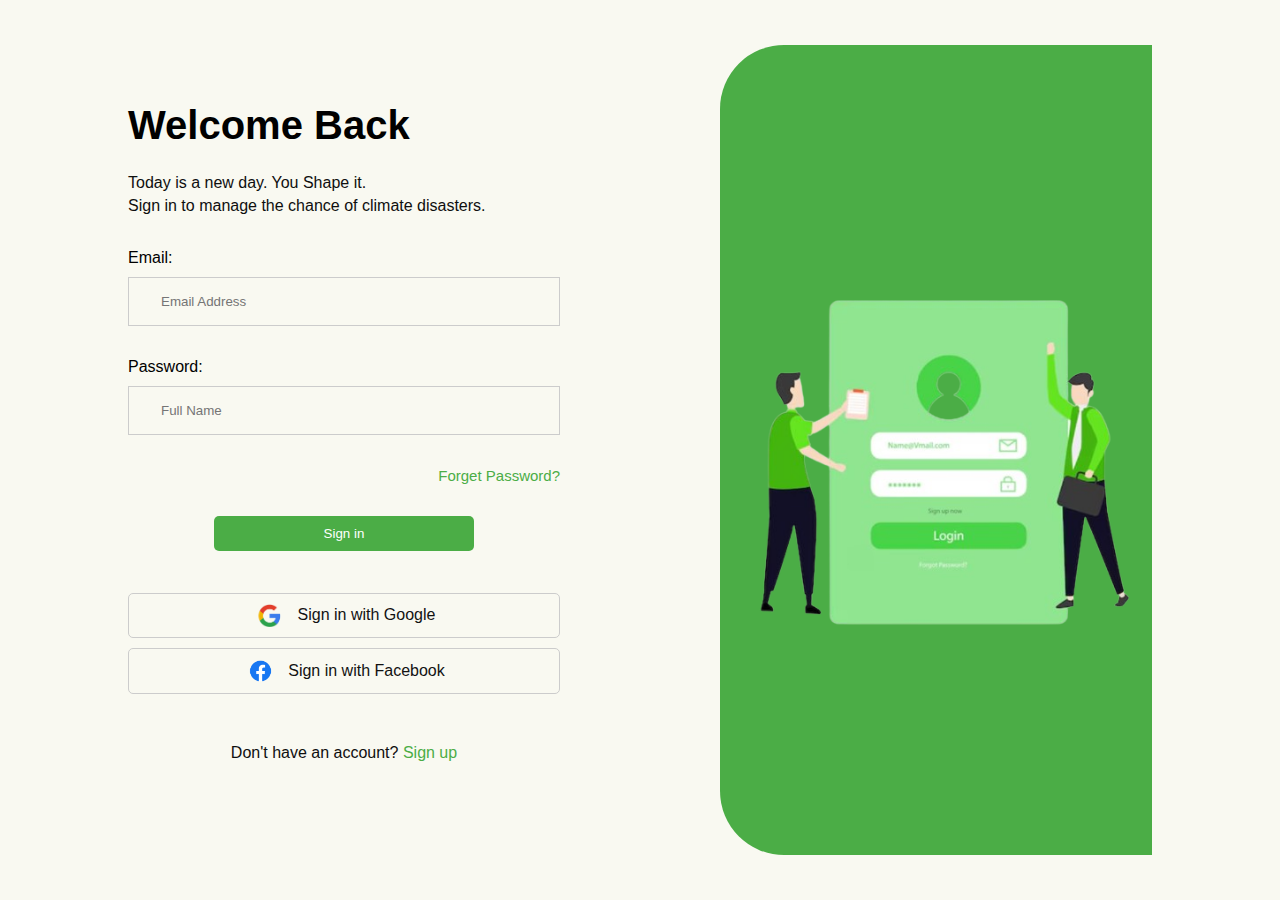
==== commit 9f324b77: "Add files via upload" ====
--- a/sign-in.html
+++ b/sign-in.html
@@ -50,7 +50,7 @@
             <img src="images/DashBoard/login.png" alt="">
         </section>
     </div>
-    <footer>
+    <!-- <footer>
         <div>
             <img src="images/fav-icon.png" alt="">
             <p class="remove-550">There are many variations of <br> passages of lorem ipsum <br> available, but the
@@ -123,7 +123,7 @@
     <div class="last-footer">
         <p><i class="fa-regular fa-copyright"></i> All Copyright 2024 by shawonetc Themes</p>
         <p>Terms of Use | Privacy Policy</p>
-    </div>
+    </div> -->
 
     <script src="script.js"></script>
 </body>
--- a/style.css
+++ b/style.css
@@ -22,6 +22,7 @@
 }
 
 /* DEFAULT CSS */
+
 img{
     cursor: pointer;
 }
@@ -699,7 +700,7 @@
     flex-basis: 80%;
 }
 .news-box .news section .img-box{
-    background-image: linear-gradient(rgba(0, 0, 0, 0.201),rgba(0, 0, 0, 0.291)), url(images/V3\(iii\).jpg);
+    background: linear-gradient(rgba(0, 0, 0, 0.201),rgba(0, 0, 0, 0.291)), url(images/V1\(i\).jpg);
 
     height: 60vh;
     background-repeat: no-repeat;
@@ -712,6 +713,19 @@
     margin-bottom: 2rem;
     border-radius: 5px;
 }
+.news-box .news section .two{
+    background: linear-gradient(rgba(0, 0, 0, 0.201),rgba(0, 0, 0, 0.291)), url(images/prediction.png);
+    background-repeat: no-repeat;
+    background-size: cover;
+    background-position: bottom;
+
+}
+.news-box .news section .three{
+    background: linear-gradient(rgba(0, 0, 0, 0.201),rgba(0, 0, 0, 0.291)), url(images/Rectangle\ 27.png);
+    background-repeat: no-repeat;
+    background-size: cover;
+    background-position: bottom;
+}
 
 .news-box .news .user{
     display: flex;
@@ -746,7 +760,7 @@
 }
 .news-box .news .success-stories a{
     color: var(--color-green);
-    margin-top: 1.5rem;
+    margin-top: 0.5rem;
     font-size: 14px;
 }
 
--- a/media-query.css
+++ b/media-query.css
@@ -1,5 +1,6 @@
 /*-------------------------For small screen devices----------------------*/
 @media only screen and (max-width:1440px) {
+  
     .header h1 {
       font-size: 4.2rem;
       color: var(--color-white);
@@ -63,6 +64,19 @@
 #header2 {
   font-size: 2.4rem;
 }
+.news-box .news section .two{
+  background: linear-gradient(rgba(0, 0, 0, 0.201),rgba(0, 0, 0, 0.291)), url(images/prediction.png);
+  background-repeat: no-repeat;
+  background-size: cover;
+  background-position: bottom;
+
+}
+.news-box .news section .three{
+  background: linear-gradient(rgba(0, 0, 0, 0.201),rgba(0, 0, 0, 0.291)), url(images/Rectangle\ 27.png);
+  background-repeat: no-repeat;
+  background-size: cover;
+  background-position: bottom;
+}
   }
   
   
@@ -162,6 +176,19 @@
   width: 100%;
 }
 /* SIGN UP AND SIGN IN END */
+.news-box .news section .two{
+  background: linear-gradient(rgba(0, 0, 0, 0.201),rgba(0, 0, 0, 0.291)), url(images/prediction.png);
+  background-repeat: no-repeat;
+  background-size: cover;
+  background-position: bottom;
+
+}
+.news-box .news section .three{
+  background: linear-gradient(rgba(0, 0, 0, 0.201),rgba(0, 0, 0, 0.291)), url(images/Rectangle\ 27.png);
+  background-repeat: no-repeat;
+  background-size: cover;
+  background-position: bottom;
+}
   }
   
   
@@ -299,7 +326,7 @@
     }
     .side-bar{
       width: 25rem;
-      height: 100vh;
+      height: 96vh;
       box-shadow: 10px 0 10px rgba(0, 0, 0, 0.1);
       display: flex;
       flex-direction: column;
@@ -311,7 +338,6 @@
       overflow: clip;
       transform: translate(-100%);
       transition: 1s;
-      padding-bottom: 5%;
   }
   .show-sideBar{
       transform: translate(0);
@@ -1077,6 +1103,10 @@
   margin-top: 4rem;
   margin-bottom: 2rem;
 }
+.numbers h1 {
+  font-size: 2rem;
+  margin-bottom: 0.4rem;
+}
   }
   
   
@@ -1088,7 +1118,7 @@
 
     .header h1 {
       font-size: 2.2rem;
-      line-height: 2.7rem;
+      line-height: 2.5rem;
       margin-top: 10px;
   }
   .header p{
@@ -1117,6 +1147,14 @@
 
 .video h1{
   font-size: 2.2rem;
+}
+
+.other-signin {
+  margin-top: 1rem;
+}
+.signup .create-acc {
+  align-self: center;
+  margin-top: 1.2rem;
 }
   }
 
